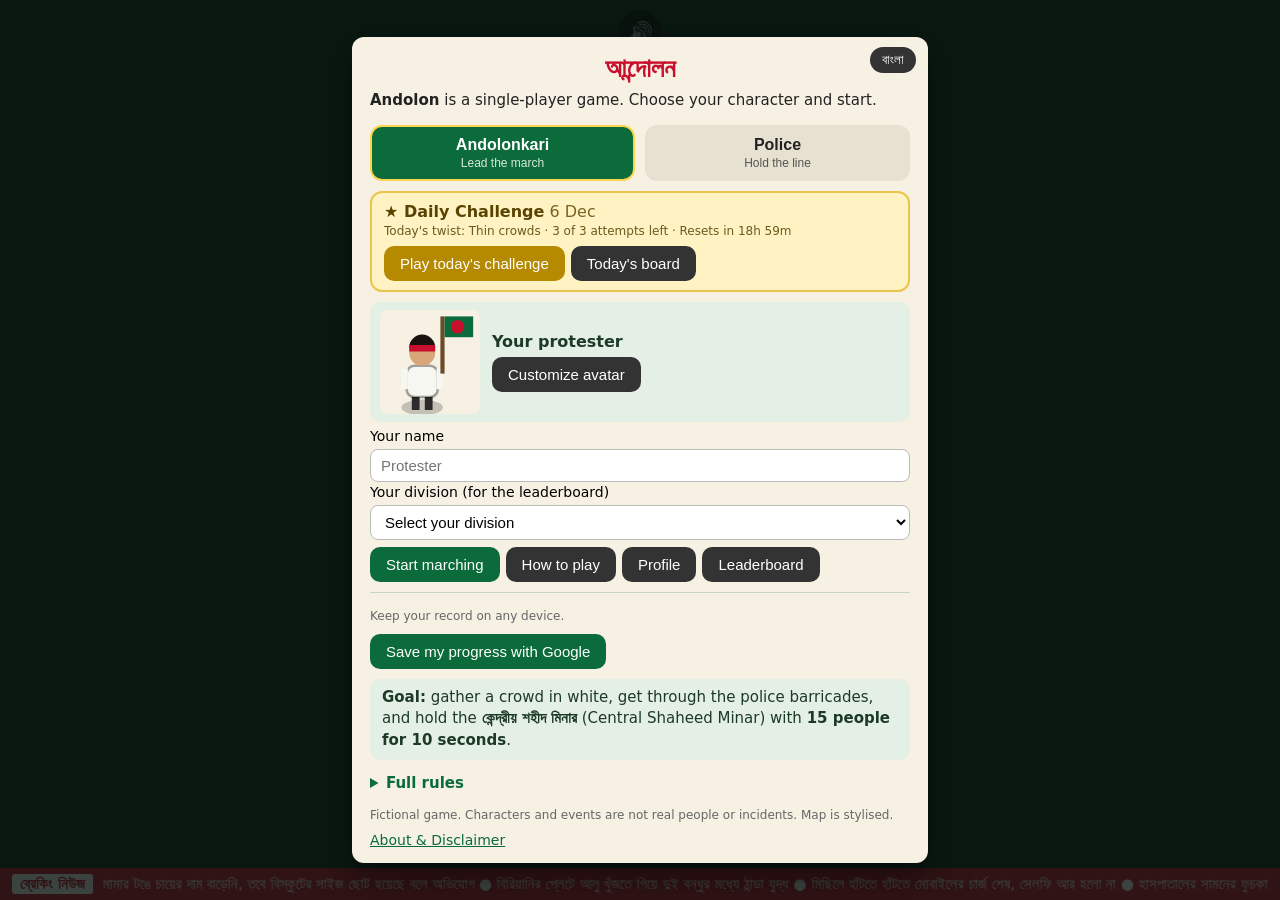
==== index.html @ 851a33d8 "Use চরিত্র instead of অবতার for the avatar in Bangla text Co-Authored-By: Claude Sonnet 5.5 <noreply" ====
﻿<!doctype html>
<html lang="en">
<head>
<meta charset="utf-8">
<meta name="viewport" content="width=device-width,initial-scale=1,maximum-scale=1,user-scalable=no,viewport-fit=cover">
<title>Andolon</title>
<link rel="manifest" href="manifest.webmanifest">
<meta name="theme-color" content="#0b6b3a">
<meta name="mobile-web-app-capable" content="yes">
<meta name="apple-mobile-web-app-capable" content="yes">
<meta name="apple-mobile-web-app-status-bar-style" content="black-translucent">
<meta name="apple-mobile-web-app-title" content="Andolon">
<link rel="apple-touch-icon" href="img/icon-192.png">
<link rel="stylesheet" href="css/style.css?v=31">
</head>
<body>
<canvas id="c"></canvas>
<button id="mute" aria-label="Toggle sound">🔊</button>
<div id="ticker"><b>ব্রেকিং নিউজ</b><div id="tkwrap"><span id="tk"></span></div></div>
<div id="menu"><div id="card">
  <button id="langbtn" class="langbtn" type="button" aria-label="Language">বাংলা</button>
  <h1 style="text-align:center"><span>আন্দোলন</span></h1>
  <p class="intro" data-t="intro"><b>Andolon</b> is a single-player game. Choose your character and start.</p>
  <div id="roles"><button id="role-prot" class="role sel" type="button" data-t="roleprot">Andolonkari<small>Lead the march</small></button><button id="role-pol" class="role" type="button" data-t="rolepol">Police<small>Hold the line</small></button></div>
  <label><span data-t="yourname">Your name</span> <input id="pname" maxlength="24" placeholder="Protester"></label>
  <button id="go">Start marching</button><button id="howbtn" class="alt" type="button">How to play</button>
  <small id="installtip" data-t="installtip">Tip: for a bigger, full-screen game, add Andolon to your home screen (browser menu, then Install app or Add to Home screen).</small>
  <div id="rules" data-t="rules">
    <div class="goal"><b>Goal:</b> gather a crowd in white, get through the police barricades, and hold the <b>কেন্দ্রীয় শহীদ মিনার</b> (Central Shaheed Minar) with <b>15 people for 10 seconds</b>.</div>
    <details class="full"><summary>Full rules</summary>
    <ul>
      <li><b>Move the mouse</b> to walk. On a phone, touch and hold a direction on the round pad at the bottom left. Walk into bystanders to bring them along.</li>
      <li><b>Police barricades</b> (6 on the outer ring, 2 on each inner ring) break when your crowd is big enough: 6, then 14, then 25 people. Stand near one and <b>strike</b> it a few times (the STRIKE button on a phone, or click or Space). Standing there is not enough.</li>
      <li><b>Police (blue)</b> carry sticks. Each hit costs you morale. If they hit you when your morale is nearly gone, a police van takes you to a thana or Aynaghor and the game is over.</li>
      <li><b>Hospitals</b> restore your morale after a beating. <b>বিরিয়ানি</b> stalls restore morale too, and <b>মামার টঙের চা</b> gives a quick boost.</li>
      <li><b>Rivals</b> (black clothes) support the police and fight your crowd when you meet. The bigger crowd wins, and a tie goes to the protesters. A bigger rival crowd standing in the square stops you holding it.</li>
      <li>Buildings are solid, so walk around them on the roads.</li>
      <li>You have <b>30 days</b> (about 4 minutes). Your score comes from crowd size, barricades passed, fights won and speed. Press <b>M</b> (or tap the speaker) to mute sound.</li>
    </ul></details>
  </div>
  <div id="rules2" style="display:none" data-t="rules2">
    <div class="goal police"><b>Goal:</b> stop the protester crowds. <b>Disperse 10 crowds</b> before one of them holds the <b>কেন্দ্রীয় শহীদ মিনার</b> (15 people for 10 seconds), and keep <b>public anger</b> below 100.</div>
    <details class="full"><summary>Full rules</summary>
    <ul>
      <li>The protesters are AI. They gather people and march toward the Minar. <b>You are faster than any crowd</b> and can walk through barricades, so run them down.</li>
      <li><b>Move the mouse</b> to walk. On a phone, use the round pad at the bottom left; STRIKE, SMOKE and FIRE are on the right.</li>
      <li><b>Recruit officers:</b> walk into the blue officers on the streets and they join your squad (up to 14). A bigger squad scatters more people per hit.</li>
      <li><b>Strike</b> (click or Space, or the STRIKE button) scatters people close to you. <b>Smoke grenade</b> (G or SMOKE) makes a cloud that slows and breaks up crowds. <b>Warning shots</b> (F or FIRE) scatter people in front of you. Nobody is hurt: people just run away. Smoke and rounds come back over time.</li>
      <li>A crowd with nobody left is dispersed after a couple more hits or a few seconds in smoke.</li>
      <li>Using force raises <b>public anger</b>, and angry crowds grow faster. Anger falls slowly when you hold back. If it reaches 100 you are pulled back and the game is over.</li>
      <li>Two crowds that meet join into a bigger one, so break them up early. Press <b>M</b> (or tap the speaker) to mute sound.</li>
    </ul></details>
  </div>
  <small data-t="fictional">Fictional game. Characters and events are not real people or incidents. Map is stylised.</small>
  <a href="#" class="aboutlink" data-t="aboutlink">About & Disclaimer</a>
</div></div>
<div id="rotate" role="alert"><div data-t="rotate"><span class="rotphone">📱</span><p>Turn your phone sideways</p><small>You chose horizontal play.</small><button type="button" id="rotportrait">Play vertically instead</button></div></div>
<div id="tut" role="dialog" aria-modal="true" aria-label="How to play"></div>
<div id="about" role="dialog" aria-modal="true" aria-labelledby="abouth"><div id="aboutbox">
  <button id="aboutx" aria-label="Close">&times;</button>
 <h2 id="abouth" data-t="abouth">About the Creator & Game</h2>

<div data-t="about"><p>Hi, I’m <b>Sabbir Ahmed</b>, a technology enthusiast with an academic background in Electrical and Electronic Engineering from IUT. I enjoy exploring new ideas and bringing them to life through creative projects.</p>

<p><b>Andolon</b> is an independently developed fictional game, created out of curiosity and inspired by this land’s long history of protest and revolution. It does not present or endorse any political, religious, social or ideological position, nor does it make factual claims about any real event, government, institution, party, group or individual. It is intended for entertainment and creative expression and should not be considered a news source or historical record.</p>

<h3>Disclaimer</h3>

<p>This game is not affiliated with, sponsored by or endorsed by any political party, government body, law-enforcement agency, student group, media organisation, other organisation or real individual.</p>

<p>The game depicts stylised, non-graphic conflict involving cartoon characters and includes sound effects associated with sticks, gunfire and explosions. It contains no real footage or depictions of real individuals. Its content is not intended to glorify, encourage or provide instructions for violence, unlawful conduct or public disorder.</p>

<p>Any resemblance to actual individuals, living or deceased, organisations, places or incidents is coincidental. Nothing in the game constitutes legal, political, safety or other professional advice. The game should not be used as guidance for participating in or responding to real-world protests.</p>

<h3>Privacy & User Content</h3>

<p>Any photo you select is processed within your browser to generate the card and is never uploaded. If you choose to submit your score to the leaderboard, your nickname, division, score, rank and avatar (the look you chose in the game, stored as a short code) are sent to and stored on a Firebase (Google) server and shown publicly. Nicknames are unique and can be changed at any time. You are signed in anonymously, and no email or phone number is collected unless you choose to save your progress with Google: in that case Google gives Firebase your account email and name, used only so your record can follow you to other devices. Use a nickname if you prefer, and contact the creator to have your entry removed. Your name and best score may be saved in your browser’s local storage on your device, which you can clear at any time.</p>

<p>If you choose to share your card, you control what you share and with whom. Please use only photos that you own or have permission to use.</p>

<h3>Updates & Contact</h3>

<p>This disclaimer may be revised from time to time. If you believe any content is inappropriate or may cause harm, please contact the creator so that your concern can be reviewed promptly.</p>

<p>Contact: <a href="mailto:bizwithsabbir@gmail.com">bizwithsabbir@gmail.com</a> · <a href="privacy.html" target="_blank" rel="noopener">Privacy Policy</a></p>

</div>

<div id="supportslot"></div>

<p data-t="aboutthanks"><b>Thank you for playing Andolon. Enjoy the game and share it responsibly.</b></p>
</div></div>
<script src="js/chapters.js?v=41"></script>
<script src="js/i18n.js?v=41"></script>
<script src="js/data.js?v=41"></script>
<script src="js/core.js?v=41"></script>
<script src="js/audio.js?v=41"></script>
<script src="js/town.js?v=41"></script>
<script src="js/state.js?v=41"></script>
<script src="js/collision.js?v=41"></script>
<script src="js/protester.js?v=41"></script>
<script src="js/police.js?v=41"></script>
<script src="js/combat.js?v=41"></script>
<script src="js/render.js?v=41"></script>
<script src="js/ui.js?v=41"></script>
<script src="js/avatar.js?v=41"></script>
<script src="js/daily.js?v=41"></script>
<script src="js/firebase-config.js?v=41"></script>
<script src="js/leaderboard.js?v=41"></script>
<script src="js/profile.js?v=41"></script>
<script src="js/challenge.js?v=41"></script>
<script src="js/tutorial.js?v=41"></script>
<script src="js/main.js?v=41"></script>
</body>
</html>
---- css/style.css ----
html,body{margin:0;height:100%;background:#0f2a1c;overflow:hidden;overscroll-behavior:none;-webkit-tap-highlight-color:transparent;-webkit-user-select:none;user-select:none;font-family:system-ui,"Nirmala UI","Noto Sans Bengali",sans-serif}
canvas#c{display:block;width:100vw;height:100vh;height:100dvh;cursor:crosshair;touch-action:none}
#menu{position:fixed;inset:0;display:flex;background:rgba(10,20,15,.8);overflow:auto;-webkit-overflow-scrolling:touch;touch-action:pan-y}
#card{background:#f6f1e3;max-width:680px;margin:auto;padding:24px;border-radius:14px;box-shadow:0 10px 40px #0008}
h1{margin:0;font-size:34px;color:#0b6b3a} h1 span{color:#c8102e}
p,li{color:#222;line-height:1.5;font-size:19px} li{margin:7px 0} ul{padding-left:24px;margin:10px 0}
input{-webkit-user-select:text;user-select:text;width:100%;box-sizing:border-box;padding:10px;font-size:17px;border:1px solid #bbb;border-radius:8px;margin-top:6px}
button{background:#0b6b3a;color:#fff;border:0;border-radius:10px;padding:12px 20px;font-size:16px;cursor:pointer;margin:8px 6px 0 0}
button:hover{background:#09562f} button.alt{background:#333} button.alt:hover{background:#111}
small{color:#666;display:block;margin-top:12px;font-size:14px}
#cardimg{display:block;max-width:100%;max-height:52vh;margin:12px auto 0;border-radius:8px;box-shadow:0 4px 18px #0006}
#ticker{position:fixed;left:0;right:0;bottom:0;background:#c8102e;color:#fff;font-size:15px;padding:6px 12px calc(6px + env(safe-area-inset-bottom));white-space:nowrap;overflow:hidden}
#ticker b{background:#fff;color:#c8102e;padding:1px 8px;margin-right:10px;border-radius:3px}
#mute{position:fixed;left:50%;transform:translateX(-50%);top:10px;width:44px;height:44px;border-radius:50%;background:rgba(0,0,0,.55);color:#fff;border:0;font-size:20px;padding:0;margin:0;cursor:pointer}
/* phones */
@media (max-width:640px){
  #card{width:calc(100% - 24px);margin:auto;padding:16px}
  h1{font-size:28px}
  p,li{font-size:16px;line-height:1.45} li{margin:5px 0} ul{padding-left:20px}
  button{width:100%;margin:8px 0 0;padding:14px 16px;font-size:17px}
  #mute{width:44px;padding:0;margin:0}
  #cardimg{max-height:44vh}
  #ticker{font-size:13px}
}
summary{font-size:21px;font-weight:700;color:#0b6b3a;cursor:pointer;margin:10px 0;padding:6px 0}
/* breaking news: auto-scrolling line */
#ticker{display:flex;align-items:center;gap:10px}
#ticker b{flex:none;margin-right:0;position:relative;z-index:1}
#tkwrap{flex:1;overflow:hidden}
#tk{display:inline-block;white-space:nowrap;animation:tickerscroll 60s linear infinite;will-change:transform}
@keyframes tickerscroll{from{transform:translateX(0)}to{transform:translateX(-50%)}}
@media (prefers-reduced-motion:reduce){#tk{animation-duration:240s}}

.aboutlink{display:inline-block;margin-top:10px;font-size:14px;color:#0b6b3a;text-decoration:underline;cursor:pointer}
#about{position:fixed;inset:0;z-index:50;display:none;background:rgba(10,20,15,.85);overflow:auto;-webkit-overflow-scrolling:touch;touch-action:pan-y}
#about.open{display:flex}
#aboutbox{position:relative;background:#f6f1e3;color:#222;max-width:560px;width:calc(100% - 24px);margin:auto;padding:24px 22px 18px;border-radius:14px;box-shadow:0 10px 40px #0008;line-height:1.55}
#aboutbox h2{margin:0 0 10px;font-size:22px;color:#0b6b3a}
#aboutbox p{margin:0 0 10px;font-size:15px}
#aboutx{position:absolute;right:8px;top:6px;width:40px;height:40px;border:0;border-radius:50%;background:transparent;color:#444;font-size:30px;line-height:1;cursor:pointer;padding:0;margin:0}
#aboutx:hover{background:rgba(0,0,0,.08)}

#roles{display:grid;grid-template-columns:1fr 1fr;gap:10px;margin:14px 0 4px}
button.role{margin:0 !important;width:auto !important;padding:12px 8px;background:#e6e1d0;color:#222;border:2px solid transparent;border-radius:12px;font-weight:700;font-size:17px;line-height:1.2}
button.role small{display:block;margin-top:4px;font-weight:400;font-size:13px;color:#555}
button.role.sel{background:#0b6b3a;color:#fff;border-color:#ffd54f} button.role.sel small{color:#d7ead9}
button.role#role-pol.sel{background:#2f4a7a}

.goal{background:#e4efe6;border-radius:10px;padding:10px 14px;margin:14px 0 0;font-size:18px;line-height:1.45;color:#1d3a27}
.goal.police{background:#e3e9f3;color:#1c2e4d}
h3.how{margin:14px 0 2px;font-size:21px;color:#0b6b3a}
#rules2 h3.how{color:#2f4a7a}
@media (max-width:640px){.goal{font-size:16px}h3.how{font-size:19px}}

.support{margin-top:10px}
.support .supportbtn.alt{background:#e0508f;color:#fff;font-size:15px;padding:9px 14px}
.supportpanel{display:none;margin-top:8px;text-align:center}
.supportpanel.open{display:block}
.waqr{display:block;margin:6px auto;width:200px;max-width:70%;border-radius:8px;background:#fff}
.wtext{font-size:14px;margin:4px 0}
.wabtn{display:inline-block;margin:6px 0;font-size:14px;color:#0b6b3a;text-decoration:underline}
.support .supportbtn.wa{background:#1b8a3e}
.bknum{font-size:15px;margin:4px 0}
.coffeelink{display:inline-block;margin:6px 0;font-size:14px;color:#0b6b3a;text-decoration:underline}
.supportpanel small{display:block;opacity:.75}
#aboutbox .support{text-align:center}
.copybtn{display:inline-block;width:auto;margin:0 0 0 6px;padding:4px 12px;font-size:13px;vertical-align:middle}

/* compact menu: full rules are folded */
.intro{margin:6px 0 0}
details.full{margin-top:10px}
details.full summary{font-size:16px;font-weight:600;color:#0b6b3a;margin:4px 0;padding:6px 0}
#rules2 details.full summary{color:#2f4a7a}
details.full li{font-size:16px}

/* how-to-play cards */
#tut{position:fixed;inset:0;z-index:60;display:none;background:rgba(10,20,15,.88);align-items:center;justify-content:center;padding:12px;box-sizing:border-box}
#tut.open{display:flex}
.tutcard{background:#f6f1e3;max-width:420px;width:100%;padding:28px 22px 20px;border-radius:18px;box-shadow:0 10px 40px #0008;text-align:center}
.tuticon{width:104px;height:104px;margin:0 auto 12px;border-radius:50%;background:#dcebdf;display:flex;align-items:center;justify-content:center;font-size:56px;line-height:1;animation:tutpop .35s ease-out}
.tutcard.police .tuticon{background:#dde5f3}
.tutcard h2{margin:0 0 6px;font-size:26px;color:#0b6b3a}
.tutcard.police h2{color:#2f4a7a}
.tutcard p{margin:0 0 14px;font-size:18px;line-height:1.45}
.tutdots{display:flex;justify-content:center;gap:8px;margin-bottom:6px}
.tutdots span{width:9px;height:9px;border-radius:50%;background:#cfc9b4}
.tutdots span.on{background:#0b6b3a;width:22px;border-radius:5px}
.tutcard.police .tutdots span.on{background:#2f4a7a}
.tutcard button{width:100%;margin:8px 0 0}
.tutcard.police #tutnext{background:#2f4a7a}
@keyframes tutpop{from{transform:scale(.7);opacity:0}to{transform:scale(1);opacity:1}}
@media (prefers-reduced-motion:reduce){.tuticon{animation:none}}

/* ask phones held upright to turn to landscape */
#rotate{position:fixed;inset:0;z-index:70;display:none;align-items:center;justify-content:center;background:rgba(10,20,15,.96);color:#fff;text-align:center;padding:20px;box-sizing:border-box}
#rotate.open{display:flex}
#rotate p{font-size:22px;font-weight:700;margin:14px 0 4px;color:#fff}
#rotate small{color:#b9c9bd;margin:0}
.rotphone{display:inline-block;font-size:64px;animation:rotphone 2s ease-in-out infinite}
@keyframes rotphone{0%,25%{transform:rotate(0)}60%,100%{transform:rotate(-90deg)}}
@media (prefers-reduced-motion:reduce){.rotphone{animation:none}}

/* install tip (touch devices only, set by main.js) */
#installtip{display:none;margin-top:10px;font-size:13px;color:#44604c}

/* short screens (phones in landscape): a thin news ticker so the game gets more room */
@media (max-height:500px){
  #ticker{font-size:11px;padding:2px 10px calc(2px + env(safe-area-inset-bottom));gap:8px}
  #ticker b{padding:0 6px;font-size:10px}
}

/* leaderboard */
.lbsubmit{margin-top:14px;padding:10px 12px;background:#e4efe6;border-radius:10px}
.lbsubmit label{display:block;font-size:15px;color:#1d3a27}
select{width:100%;box-sizing:border-box;padding:10px;font-size:16px;border:1px solid #bbb;border-radius:8px;margin-top:6px;background:#fff}
#lb{position:fixed;inset:0;z-index:65;display:flex;background:rgba(10,20,15,.88);overflow:auto;-webkit-overflow-scrolling:touch;touch-action:pan-y}
#lbbox{position:relative;background:#f6f1e3;color:#222;max-width:520px;width:calc(100% - 24px);margin:auto;padding:20px 16px 16px;border-radius:14px;box-shadow:0 10px 40px #0008}
#lbbox h2{margin:0 0 10px;font-size:24px;color:#0b6b3a}
#lbx{position:absolute;right:8px;top:6px;width:40px;height:40px;border:0;border-radius:50%;background:transparent;color:#444;font-size:30px;line-height:1;padding:0;margin:0}
#lbtabs{display:grid;grid-template-columns:1fr 1fr;gap:8px;margin-bottom:8px}
#lbtabs button{margin:0;width:auto;padding:10px;background:#e6e1d0;color:#222;font-weight:700}
#lbtabs button.on{background:#0b6b3a;color:#fff}
#lbmsg{margin:10px 0;font-size:15px;color:#555;text-align:center}
#lblist{list-style:none;margin:8px 0 0;padding:0;counter-reset:lb}
#lblist li{counter-increment:lb;display:flex;align-items:center;gap:10px;padding:8px 6px;border-bottom:1px solid #ddd6bd;font-size:16px}
#lblist li::before{content:counter(lb);flex:none;width:28px;text-align:center;font-weight:700;color:#0b6b3a}
#lblist li>div{flex:1;min-width:0}
#lblist li b{display:block;overflow:hidden;text-overflow:ellipsis;white-space:nowrap}
#lblist li small{margin:0;font-size:12px}
#lblist li>span{font-weight:700;font-size:18px}
#lblist li.me{background:#fff3c4;border-radius:8px}

/* language toggle */
#card{position:relative}
.langbtn{position:absolute;right:14px;top:12px;width:auto !important;margin:0 !important;padding:6px 14px !important;font-size:14px !important;border-radius:16px;background:#333;z-index:2}
.langbtn:hover{background:#111}
#card h1{padding:0 70px}
body.bn #ticker b{white-space:nowrap}
body.bn #lblist li::before{content:counter(lb, bengali)}
#lbreport{display:block;margin-top:14px;text-align:center;font-size:13px;color:#777}

/* compact landing page: everything a bit smaller, safe-area aware, two columns on short landscape phones */
#menu{box-sizing:border-box;padding:env(safe-area-inset-top) env(safe-area-inset-right) env(safe-area-inset-bottom) env(safe-area-inset-left)}
#card{max-width:540px;padding:16px 18px 14px;border-radius:12px}
#card h1{font-size:26px;padding:0 64px}
#card p,#card li{font-size:15px;line-height:1.4}
#card label{font-size:14px}
#card input,#card select{padding:7px 10px;font-size:15px;margin-top:4px}
#card button{padding:9px 16px;font-size:15px;margin:7px 6px 0 0}
#card small{font-size:12px;margin-top:8px}
#card .goal{font-size:15px;padding:8px 12px;margin-top:10px}
#card details.full summary{font-size:15px;padding:4px 0}
#card details.full li{font-size:14px}
button.role{padding:8px 6px !important;font-size:16px !important}
button.role small{font-size:12px !important;margin-top:2px !important}
.langbtn{top:10px !important;right:12px !important;padding:5px 12px !important;font-size:13px !important}
@media (max-width:640px){
  #card{width:calc(100% - 20px);padding:14px 14px 12px}
  #card h1{font-size:24px}
  #card button{padding:11px 14px;font-size:16px;margin:7px 0 0}
}
@media (max-height:520px) and (orientation:landscape){
  #card{max-width:860px;width:calc(100% - 20px);margin:6px auto;padding:8px 16px 8px;columns:2;column-gap:20px}
  #card>*{break-inside:avoid}
  #card h1{column-span:all;font-size:22px;padding:4px 64px 2px;line-height:1.25}
  #card p,#card li{font-size:14px}
  #card .intro{margin:4px 0 0}
  #roles{margin:8px 0 2px}
  #card button{padding:7px 12px;font-size:14px;width:auto;margin:6px 6px 0 0}
  #card input,#card select{padding:5px 9px;font-size:14px}
  #card .goal{font-size:13px;padding:6px 10px;margin-top:6px}
  button.role{padding:5px 4px !important;font-size:15px !important}
  #installtip{margin-top:6px}
}
.acct{margin-top:10px;padding-top:8px;border-top:1px solid #c5d6c8}.acct small{margin:4px 0}.acct button{margin-top:4px}

/* daily challenge */
#dailybox{margin:10px 0 2px;padding:9px 12px;background:#fff3c4;border:2px solid #e9c64a;border-radius:12px}
#dailybox .dailyhead{font-size:16px;color:#5a4300} #dailybox .dailyhead span{font-weight:400;color:#7a6320}
#dailybox small{display:block;margin:3px 0 4px;color:#6b5a1c;font-size:12px}
#dailybox button{margin:4px 6px 0 0}
#dailybox button#dailygo{background:#b58900} #dailybox button#dailygo:disabled{background:#b8ad8a;cursor:default}
.dailychip{margin:0 0 6px;font-weight:700;color:#8a6500;font-size:14px;text-align:center}
#lbmode{display:grid;grid-template-columns:1fr 1fr;gap:8px;margin-bottom:6px}
#lbmode button{margin:0;width:auto;padding:8px;background:#e6e1d0;color:#222;font-weight:700}
#lbmode button.on{background:#b58900;color:#fff}
#lbreset{font-size:12px;color:#7a6320;margin:2px 0 6px;text-align:center;min-height:14px}

/* profile and achievements */
.achnew{margin:10px 0;padding:8px 12px;background:#fff3c4;border:2px solid #e9c64a;border-radius:12px;color:#5a4300;font-size:15px}
.achnew div{margin-top:5px} .achnew small{display:block;margin:0 0 0 24px;color:#7a6320;font-size:12px}
#lb.profile #lbbox{max-width:560px}
.profsub{color:#555;font-size:14px;margin:-4px 0 10px}
.statgrid{display:grid;grid-template-columns:1fr 1fr;gap:6px;margin-bottom:8px}
.statgrid div{background:#fff;border-radius:8px;padding:6px 10px;display:flex;justify-content:space-between;gap:8px;font-size:13px;align-items:center}
.statgrid span{color:#555} .statgrid b{color:#0b6b3a;font-size:15px;white-space:nowrap}
#lbbox h3{margin:14px 0 6px;font-size:18px;color:#0b6b3a} #lbbox h3 small{font-weight:400;color:#777;font-size:13px;margin:0}
.achlist{display:grid;grid-template-columns:1fr 1fr;gap:6px}
.ach{display:flex;gap:8px;align-items:flex-start;padding:7px 8px;background:#ece7d4;border-radius:8px;opacity:.7}
.ach.got{background:#fff3c4;border:1px solid #e9c64a;opacity:1}
.achicon{font-size:22px;line-height:1.1;flex:none}
.ach b{display:block;font-size:13px;color:#222} .ach small{display:block;margin:1px 0 0;font-size:11px;color:#666}
.achbar{display:block;height:5px;background:#d8d2bc;border-radius:3px;margin-top:4px;overflow:hidden}
.achbar u{display:block;height:100%;background:#0b6b3a}
#profsync{margin-top:12px;text-align:center} #profsync small{display:block;margin:4px 0;font-size:12px}
@media (max-width:640px){.achlist,.statgrid{grid-template-columns:1fr}}

/* "Beat my score" challenge */
#chbanner{margin:10px 0 4px;padding:10px 12px;background:#ffe3e0;border:2px solid #e08a82;border-radius:12px;color:#5a1a14}
#chbanner b{font-size:16px} #chbanner small{display:block;margin:3px 0 4px;color:#7a3a33;font-size:13px}
#chbanner button{margin:4px 6px 0 0} #chbanner button#chgo{background:#c8102e}
.chresult{margin:0 0 8px;font-weight:700;text-align:center;font-size:16px}
.chresult.win{color:#0b6b3a} .chresult.lose{color:#a32d2d}

/* vertical / horizontal play choice */
.orient{display:flex;align-items:center;gap:6px;margin:10px 0 2px;flex-wrap:wrap}
.orient span{font-size:14px;color:#333;margin-right:2px}
#card .orient button{margin:0;padding:7px 12px;font-size:14px;background:#e6e1d0;color:#222;border:2px solid transparent;width:auto}
#card .orient button.on{background:#0b6b3a;color:#fff;border-color:#ffd54f}
#rotate button{margin-top:18px;background:#0b6b3a;color:#fff;border:0;border-radius:10px;padding:12px 20px;font-size:16px;width:auto}

/* avatar */
#avatarrow{display:flex;align-items:center;gap:12px;margin:10px 0 4px;padding:8px 10px;background:#e4efe6;border-radius:10px}
#avatarrow b{display:block;color:#1d3a27;font-size:16px}
#avprev{flex:none;width:100px;height:104px;background:#f6f1e3;border-radius:8px}
#avatarrow button{margin-top:6px}
#avedit{position:fixed;inset:0;z-index:66;display:flex;background:rgba(10,20,15,.88);overflow:auto;-webkit-overflow-scrolling:touch;touch-action:pan-y}
#avbox{position:relative;background:#f6f1e3;color:#222;max-width:520px;width:calc(100% - 24px);margin:auto;padding:18px 16px 14px;border-radius:14px;box-shadow:0 10px 40px #0008}
#avbox h2{margin:0 0 6px;font-size:22px;color:#0b6b3a;text-align:center}
#avx{position:absolute;right:8px;top:6px;width:40px;height:40px;border:0;border-radius:50%;background:transparent;color:#444;font-size:30px;line-height:1;padding:0;margin:0}
#avbig{display:block;margin:0 auto 8px;width:220px;height:190px;background:#e4efe6;border-radius:12px}
.avrow{margin:8px 0}
.avrow>span{display:block;font-size:13px;font-weight:700;color:#1d3a27;margin-bottom:3px}
.avrow>div{display:flex;flex-wrap:wrap;gap:6px}
.avchip{margin:0;width:auto;padding:7px 12px;font-size:14px;background:#e6e1d0;color:#222;border:2px solid transparent;border-radius:999px}
.avchip:hover{background:#d9d3bd}
.avchip.on,.avchip.on:hover{background:#0b6b3a;color:#fff;border-color:#ffd54f}
.avsw{margin:0;width:30px;height:30px;padding:0;border-radius:50%;border:2px solid #0004}
.avsw.on{border:3px solid #0b6b3a;box-shadow:0 0 0 2px #ffd54f}
.avbtns{display:flex;flex-wrap:wrap;gap:8px;margin-top:12px}
.avbtns button{margin:0;width:auto;flex:1}
#avbox small{display:block;margin-top:8px;color:#555}
.lbav{flex:none;width:64px;height:72px}

/* iPhone: keep pop-ups (and their close buttons) below the status bar / notch and above the home bar */
#about,#lb,#avedit{box-sizing:border-box;padding:calc(env(safe-area-inset-top) + 14px) env(safe-area-inset-right) calc(env(safe-area-inset-bottom) + 14px) env(safe-area-inset-left)}
#tut{padding:calc(env(safe-area-inset-top) + 14px) calc(env(safe-area-inset-right) + 12px) calc(env(safe-area-inset-bottom) + 12px) calc(env(safe-area-inset-left) + 12px)}
#mute{top:calc(10px + env(safe-area-inset-top))}
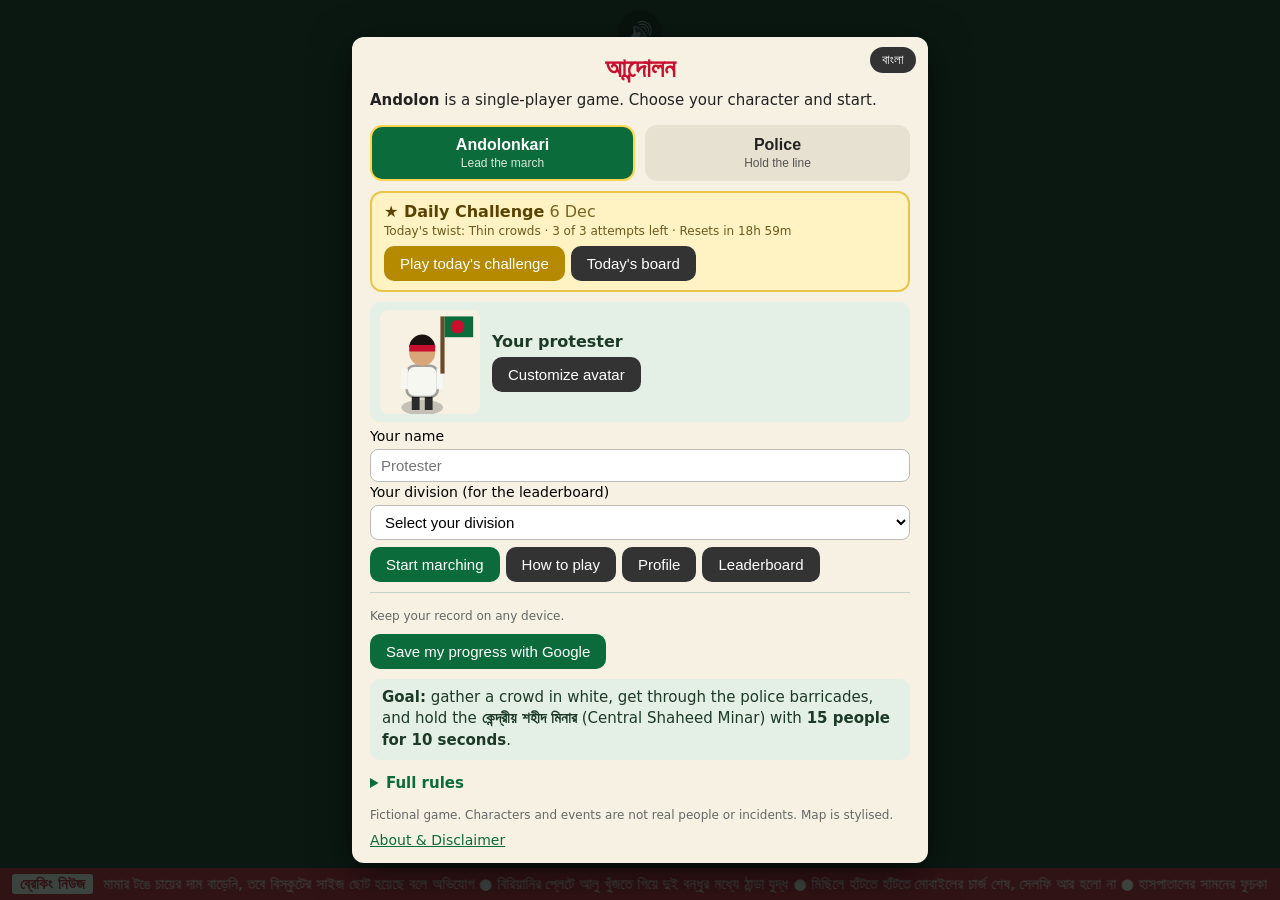
==== commit 8d7992dd: "Add link preview (Open Graph and Twitter card tags) with a 1200x630 preview image Co-Authored-By: Cl" ====
--- a/index.html
+++ b/index.html
@@ -4,6 +4,25 @@
 <meta charset="utf-8">
 <meta name="viewport" content="width=device-width,initial-scale=1,maximum-scale=1,user-scalable=no,viewport-fit=cover">
 <title>Andolon</title>
+<meta name="description" content="Andolon - The Game: a free, fictional browser game. Gather a crowd, get past the barricades and hold the square. Play as the Andolonkari or as the police. Just for fun.">
+<link rel="canonical" href="https://optimus-stage.github.io/andolon/">
+<!-- Link preview (Facebook, WhatsApp, Messenger, Telegram, X). The image and page address must be full URLs. If the game moves to another address, change the three https://optimus-stage.github.io/andolon/ values here. -->
+<meta property="og:type" content="website">
+<meta property="og:site_name" content="Andolon - The Game">
+<meta property="og:title" content="Andolon - The Game | আন্দোলন">
+<meta property="og:description" content="A free, fictional browser game. Gather a crowd, break the barricades and see how far you can go. Just for fun. Play now!">
+<meta property="og:url" content="https://optimus-stage.github.io/andolon/">
+<meta property="og:image" content="https://optimus-stage.github.io/andolon/img/og-image.jpg">
+<meta property="og:image:type" content="image/jpeg">
+<meta property="og:image:width" content="1200">
+<meta property="og:image:height" content="630">
+<meta property="og:image:alt" content="Andolon - The Game: a crowd with a raised fist faces police behind a barricade. Gather a crowd. Break the barricades.">
+<meta property="og:locale" content="en_US">
+<meta property="og:locale:alternate" content="bn_BD">
+<meta name="twitter:card" content="summary_large_image">
+<meta name="twitter:title" content="Andolon - The Game | আন্দোলন">
+<meta name="twitter:description" content="A free, fictional browser game. Gather a crowd, break the barricades and see how far you can go. Play now!">
+<meta name="twitter:image" content="https://optimus-stage.github.io/andolon/img/og-image.jpg">
 <link rel="manifest" href="manifest.webmanifest">
 <meta name="theme-color" content="#0b6b3a">
 <meta name="mobile-web-app-capable" content="yes">
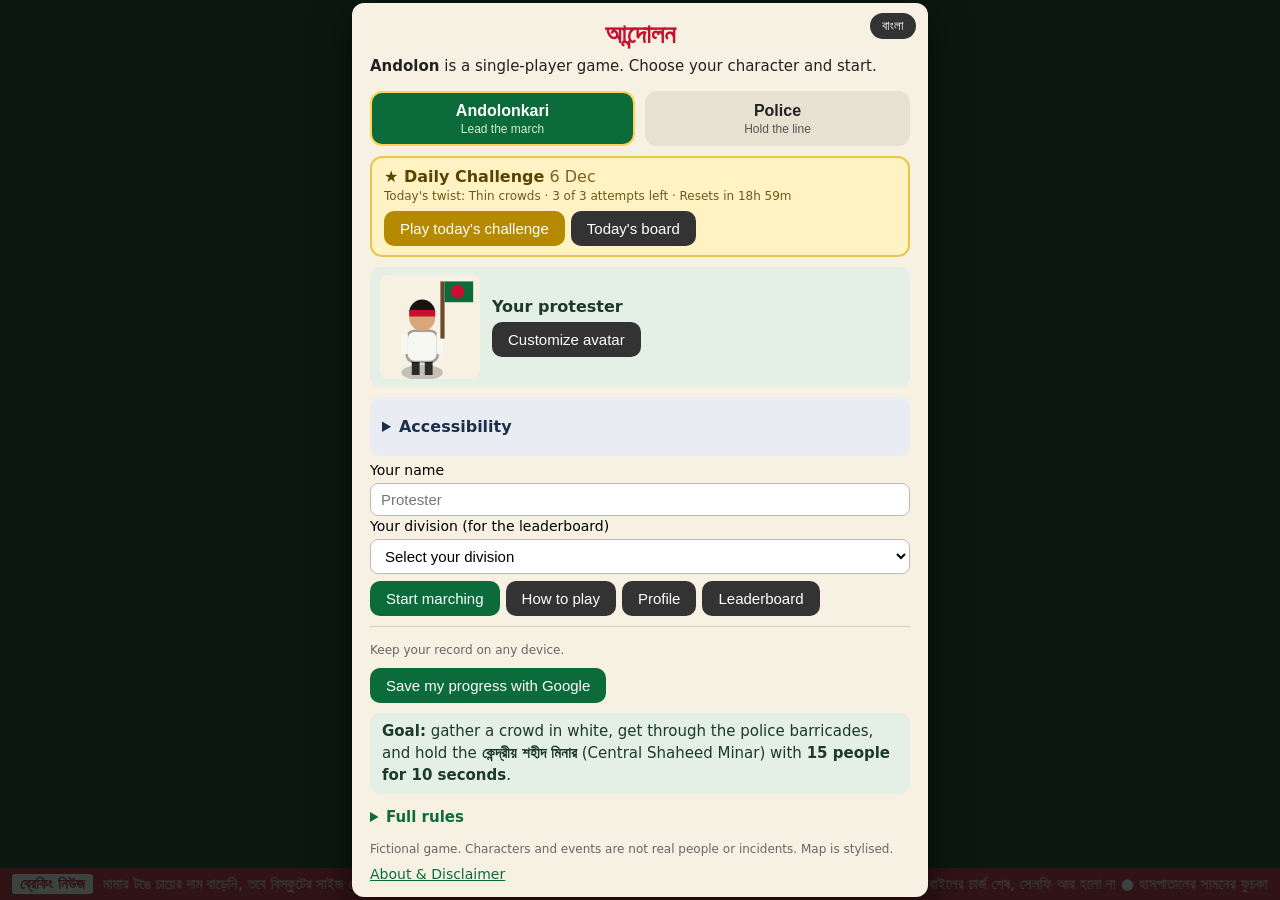
==== commit d84fd186: "Add keyboard movement, reduced motion and bigger text; fix the empty Play style buttons on touch scr" ====
--- a/index.html
+++ b/index.html
@@ -30,7 +30,7 @@
 <meta name="apple-mobile-web-app-status-bar-style" content="black-translucent">
 <meta name="apple-mobile-web-app-title" content="Andolon">
 <link rel="apple-touch-icon" href="img/icon-192.png">
-<link rel="stylesheet" href="css/style.css?v=31">
+<link rel="stylesheet" href="css/style.css?v=32">
 </head>
 <body>
 <canvas id="c"></canvas>
@@ -48,7 +48,7 @@
     <div class="goal"><b>Goal:</b> gather a crowd in white, get through the police barricades, and hold the <b>কেন্দ্রীয় শহীদ মিনার</b> (Central Shaheed Minar) with <b>15 people for 10 seconds</b>.</div>
     <details class="full"><summary>Full rules</summary>
     <ul>
-      <li><b>Move the mouse</b> to walk. On a phone, touch and hold a direction on the round pad at the bottom left. Walk into bystanders to bring them along.</li>
+      <li><b>Move the mouse</b>, or use <b>W A S D</b> or the arrow keys, to walk. On a phone, touch and hold a direction on the round pad at the bottom left. Walk into bystanders to bring them along.</li>
       <li><b>Police barricades</b> (6 on the outer ring, 2 on each inner ring) break when your crowd is big enough: 6, then 14, then 25 people. Stand near one and <b>strike</b> it a few times (the STRIKE button on a phone, or click or Space). Standing there is not enough.</li>
       <li><b>Police (blue)</b> carry sticks. Each hit costs you morale. If they hit you when your morale is nearly gone, a police van takes you to a thana or Aynaghor and the game is over.</li>
       <li><b>Hospitals</b> restore your morale after a beating. <b>বিরিয়ানি</b> stalls restore morale too, and <b>মামার টঙের চা</b> gives a quick boost.</li>
@@ -62,7 +62,7 @@
     <details class="full"><summary>Full rules</summary>
     <ul>
       <li>The protesters are AI. They gather people and march toward the Minar. <b>You are faster than any crowd</b> and can walk through barricades, so run them down.</li>
-      <li><b>Move the mouse</b> to walk. On a phone, use the round pad at the bottom left; STRIKE, SMOKE and FIRE are on the right.</li>
+      <li><b>Move the mouse</b>, or use <b>W A S D</b> or the arrow keys, to walk. On a phone, use the round pad at the bottom left; STRIKE, SMOKE and FIRE are on the right.</li>
       <li><b>Recruit officers:</b> walk into the blue officers on the streets and they join your squad (up to 14). A bigger squad scatters more people per hit.</li>
       <li><b>Strike</b> (click or Space, or the STRIKE button) scatters people close to you. <b>Smoke grenade</b> (G or SMOKE) makes a cloud that slows and breaks up crowds. <b>Warning shots</b> (F or FIRE) scatter people in front of you. Nobody is hurt: people just run away. Smoke and rounds come back over time.</li>
       <li>A crowd with nobody left is dispersed after a couple more hits or a few seconds in smoke.</li>
@@ -109,26 +109,27 @@
 
 <p data-t="aboutthanks"><b>Thank you for playing Andolon. Enjoy the game and share it responsibly.</b></p>
 </div></div>
-<script src="js/chapters.js?v=41"></script>
-<script src="js/i18n.js?v=41"></script>
-<script src="js/data.js?v=41"></script>
-<script src="js/core.js?v=41"></script>
-<script src="js/audio.js?v=41"></script>
-<script src="js/town.js?v=41"></script>
-<script src="js/state.js?v=41"></script>
-<script src="js/collision.js?v=41"></script>
-<script src="js/protester.js?v=41"></script>
-<script src="js/police.js?v=41"></script>
-<script src="js/combat.js?v=41"></script>
-<script src="js/render.js?v=41"></script>
-<script src="js/ui.js?v=41"></script>
-<script src="js/avatar.js?v=41"></script>
-<script src="js/daily.js?v=41"></script>
-<script src="js/firebase-config.js?v=41"></script>
-<script src="js/leaderboard.js?v=41"></script>
-<script src="js/profile.js?v=41"></script>
-<script src="js/challenge.js?v=41"></script>
-<script src="js/tutorial.js?v=41"></script>
-<script src="js/main.js?v=41"></script>
+<script src="js/chapters.js?v=42"></script>
+<script src="js/i18n.js?v=42"></script>
+<script src="js/data.js?v=42"></script>
+<script src="js/core.js?v=42"></script>
+<script src="js/audio.js?v=42"></script>
+<script src="js/town.js?v=42"></script>
+<script src="js/state.js?v=42"></script>
+<script src="js/collision.js?v=42"></script>
+<script src="js/protester.js?v=42"></script>
+<script src="js/police.js?v=42"></script>
+<script src="js/combat.js?v=42"></script>
+<script src="js/render.js?v=42"></script>
+<script src="js/ui.js?v=42"></script>
+<script src="js/avatar.js?v=42"></script>
+<script src="js/access.js?v=42"></script>
+<script src="js/daily.js?v=42"></script>
+<script src="js/firebase-config.js?v=42"></script>
+<script src="js/leaderboard.js?v=42"></script>
+<script src="js/profile.js?v=42"></script>
+<script src="js/challenge.js?v=42"></script>
+<script src="js/tutorial.js?v=42"></script>
+<script src="js/main.js?v=42"></script>
 </body>
 </html>
--- a/css/style.css
+++ b/css/style.css
@@ -246,3 +246,16 @@
 #about,#lb,#avedit{box-sizing:border-box;padding:calc(env(safe-area-inset-top) + 14px) env(safe-area-inset-right) calc(env(safe-area-inset-bottom) + 14px) env(safe-area-inset-left)}
 #tut{padding:calc(env(safe-area-inset-top) + 14px) calc(env(safe-area-inset-right) + 12px) calc(env(safe-area-inset-bottom) + 12px) calc(env(safe-area-inset-left) + 12px)}
 #mute{top:calc(10px + env(safe-area-inset-top))}
+
+/* accessibility */
+#a11y{margin:10px 0 4px;padding:6px 12px;background:#e9edf3;border-radius:10px}
+#a11y summary{cursor:pointer;font-weight:700;color:#1b2f4a;font-size:16px;padding:4px 0}
+#a11y .arow{margin:8px 0}
+#a11y .arow>span{display:block;font-size:13px;font-weight:700;margin-bottom:4px}
+#a11y .arow>div{display:flex;flex-wrap:wrap;gap:6px}
+#a11y .atsb{margin:0;width:auto}
+#card #a11y label.asw{display:flex;align-items:center;gap:10px;font-size:15px;font-weight:700;color:#1b2f4a}
+#card #a11y input[type=checkbox]{width:24px;height:24px;margin:0;padding:0;flex:none}
+#a11y small{display:block;margin-top:4px;color:#445}
+body.rm #tk{animation:none}
+body.rm .tuticon,body.rm .rotphone{animation:none}
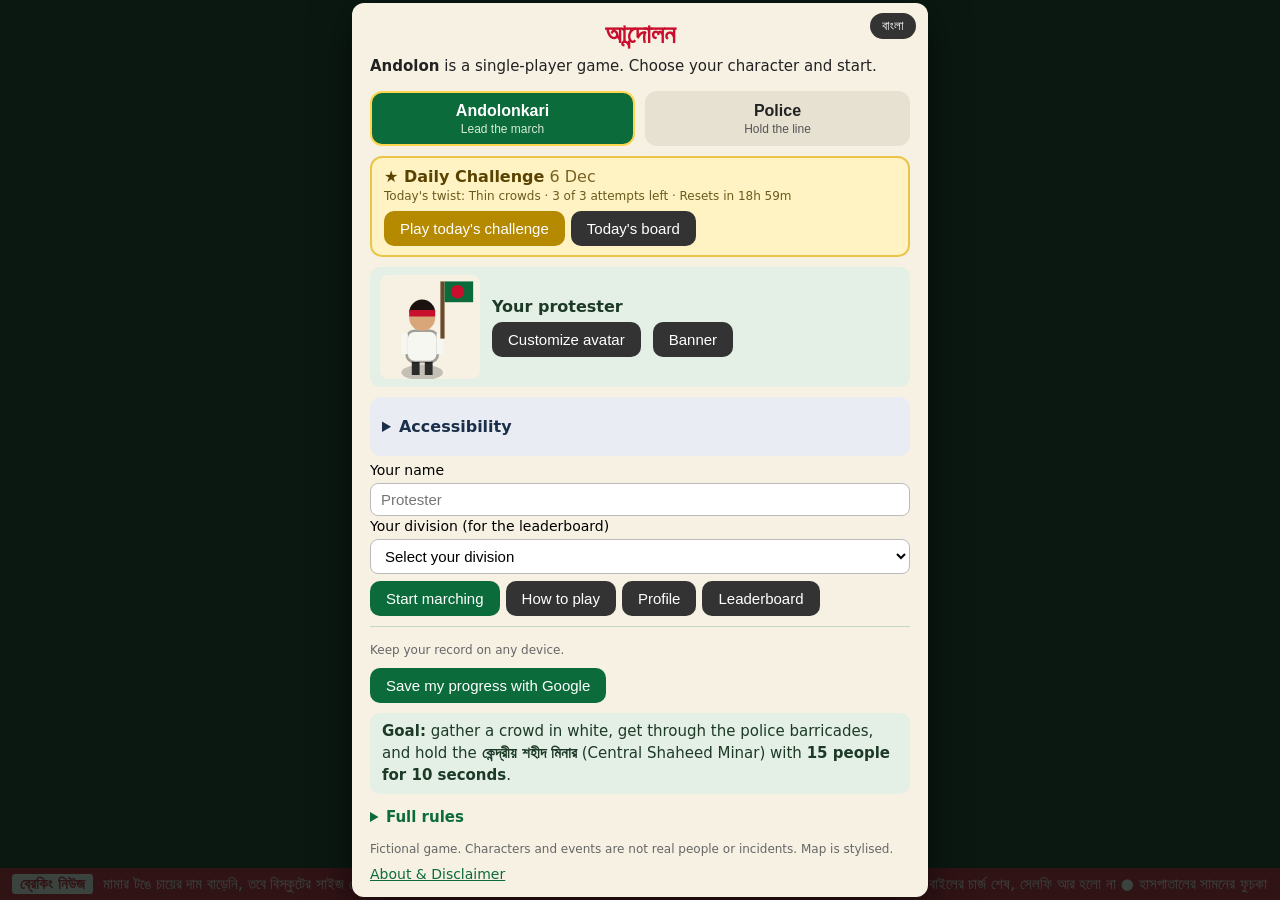
==== commit 06104ef7: "Add a banner for the protester leader: shape, colour, pole, trim and a slogan, saved on the device C" ====
--- a/index.html
+++ b/index.html
@@ -30,7 +30,7 @@
 <meta name="apple-mobile-web-app-status-bar-style" content="black-translucent">
 <meta name="apple-mobile-web-app-title" content="Andolon">
 <link rel="apple-touch-icon" href="img/icon-192.png">
-<link rel="stylesheet" href="css/style.css?v=32">
+<link rel="stylesheet" href="css/style.css?v=33">
 </head>
 <body>
 <canvas id="c"></canvas>
@@ -109,27 +109,28 @@
 
 <p data-t="aboutthanks"><b>Thank you for playing Andolon. Enjoy the game and share it responsibly.</b></p>
 </div></div>
-<script src="js/chapters.js?v=42"></script>
-<script src="js/i18n.js?v=42"></script>
-<script src="js/data.js?v=42"></script>
-<script src="js/core.js?v=42"></script>
-<script src="js/audio.js?v=42"></script>
-<script src="js/town.js?v=42"></script>
-<script src="js/state.js?v=42"></script>
-<script src="js/collision.js?v=42"></script>
-<script src="js/protester.js?v=42"></script>
-<script src="js/police.js?v=42"></script>
-<script src="js/combat.js?v=42"></script>
-<script src="js/render.js?v=42"></script>
-<script src="js/ui.js?v=42"></script>
-<script src="js/avatar.js?v=42"></script>
-<script src="js/access.js?v=42"></script>
-<script src="js/daily.js?v=42"></script>
-<script src="js/firebase-config.js?v=42"></script>
-<script src="js/leaderboard.js?v=42"></script>
-<script src="js/profile.js?v=42"></script>
-<script src="js/challenge.js?v=42"></script>
-<script src="js/tutorial.js?v=42"></script>
-<script src="js/main.js?v=42"></script>
+<script src="js/chapters.js?v=43"></script>
+<script src="js/i18n.js?v=43"></script>
+<script src="js/data.js?v=43"></script>
+<script src="js/core.js?v=43"></script>
+<script src="js/audio.js?v=43"></script>
+<script src="js/town.js?v=43"></script>
+<script src="js/state.js?v=43"></script>
+<script src="js/collision.js?v=43"></script>
+<script src="js/protester.js?v=43"></script>
+<script src="js/police.js?v=43"></script>
+<script src="js/combat.js?v=43"></script>
+<script src="js/render.js?v=43"></script>
+<script src="js/ui.js?v=43"></script>
+<script src="js/banner.js?v=43"></script>
+<script src="js/avatar.js?v=43"></script>
+<script src="js/access.js?v=43"></script>
+<script src="js/daily.js?v=43"></script>
+<script src="js/firebase-config.js?v=43"></script>
+<script src="js/leaderboard.js?v=43"></script>
+<script src="js/profile.js?v=43"></script>
+<script src="js/challenge.js?v=43"></script>
+<script src="js/tutorial.js?v=43"></script>
+<script src="js/main.js?v=43"></script>
 </body>
 </html>
--- a/css/style.css
+++ b/css/style.css
@@ -224,6 +224,9 @@
 #avatarrow b{display:block;color:#1d3a27;font-size:16px}
 #avprev{flex:none;width:100px;height:104px;background:#f6f1e3;border-radius:8px}
 #avatarrow button{margin-top:6px}
+#avatarrow button+button{margin-left:6px}
+#avbig{max-width:100%;height:auto!important}
+#bntext{box-sizing:border-box;width:100%;padding:9px 10px;font-size:16px;border:2px solid #cfc8ae;border-radius:8px;background:#fff;color:#222}
 #avedit{position:fixed;inset:0;z-index:66;display:flex;background:rgba(10,20,15,.88);overflow:auto;-webkit-overflow-scrolling:touch;touch-action:pan-y}
 #avbox{position:relative;background:#f6f1e3;color:#222;max-width:520px;width:calc(100% - 24px);margin:auto;padding:18px 16px 14px;border-radius:14px;box-shadow:0 10px 40px #0008}
 #avbox h2{margin:0 0 6px;font-size:22px;color:#0b6b3a;text-align:center}
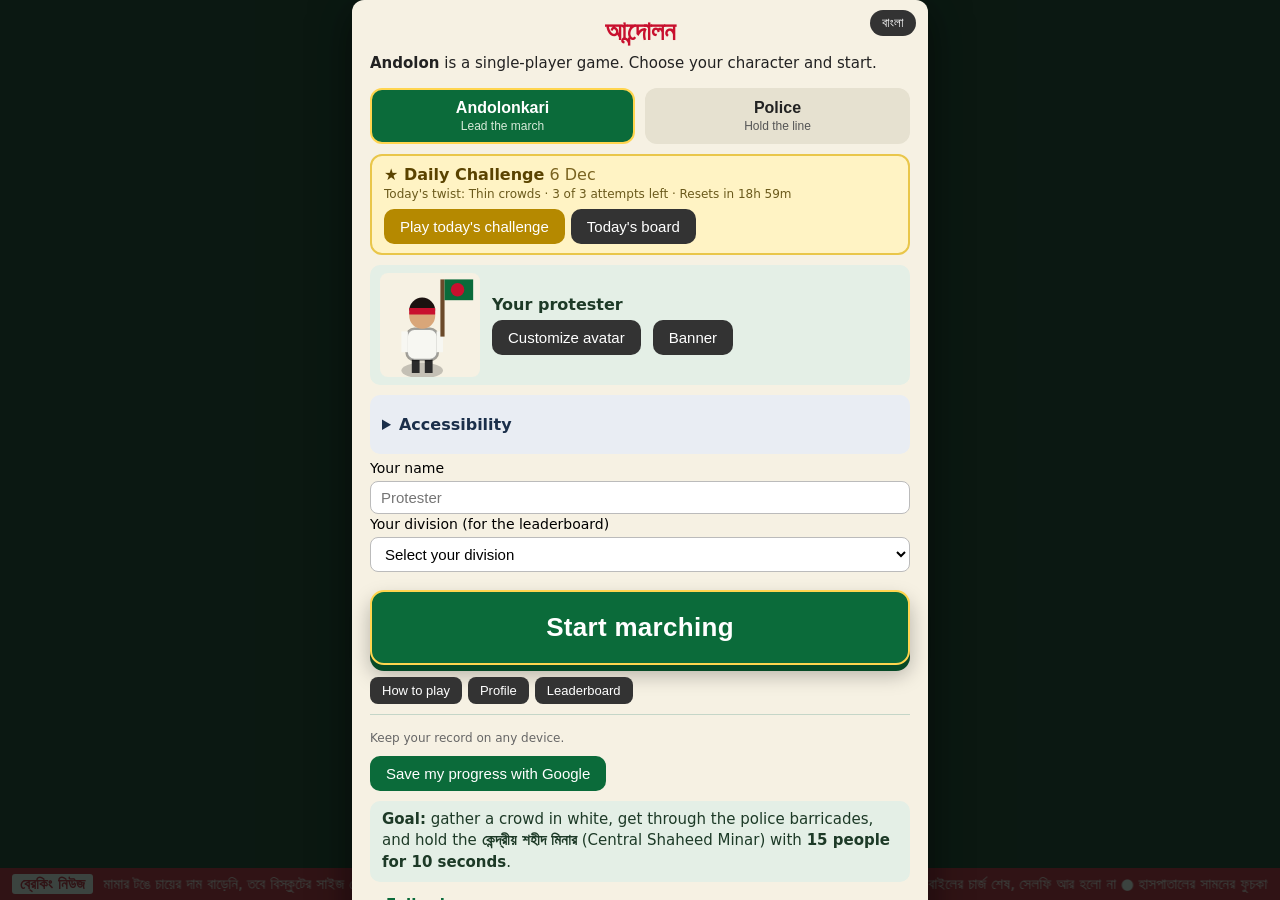
==== commit 7004fb66: "Menu: much bigger Start button; smaller How to play, Profile and Leaderboard buttons Co-Authored-By:" ====
--- a/index.html
+++ b/index.html
@@ -30,7 +30,7 @@
 <meta name="apple-mobile-web-app-status-bar-style" content="black-translucent">
 <meta name="apple-mobile-web-app-title" content="Andolon">
 <link rel="apple-touch-icon" href="img/icon-192.png">
-<link rel="stylesheet" href="css/style.css?v=33">
+<link rel="stylesheet" href="css/style.css?v=34">
 </head>
 <body>
 <canvas id="c"></canvas>
--- a/css/style.css
+++ b/css/style.css
@@ -262,3 +262,11 @@
 #a11y small{display:block;margin-top:4px;color:#445}
 body.rm #tk{animation:none}
 body.rm .tuticon,body.rm .rotphone{animation:none}
+/* menu buttons: a big Start button, small secondary buttons */
+#card #go{display:block;width:100%;margin:18px 0 6px;padding:20px 24px;font-size:26px;font-weight:800;letter-spacing:.3px;border-radius:14px;box-shadow:0 6px 0 #064a27,0 10px 20px #0004;border:2px solid #ffd54f}
+#card #go:hover{background:#0d7a43} #card #go:active{transform:translateY(3px);box-shadow:0 3px 0 #064a27,0 6px 12px #0004}
+#card #howbtn,#card #lbbtn,#card #profbtn0{width:auto;padding:6px 12px;font-size:13px;border-radius:8px;margin:6px 6px 0 0}
+@media (max-width:640px){
+  #card #go{padding:20px 16px;font-size:24px}
+  #card #howbtn,#card #lbbtn,#card #profbtn0{width:auto;display:inline-block;padding:7px 12px;font-size:14px;margin:6px 6px 0 0}
+}
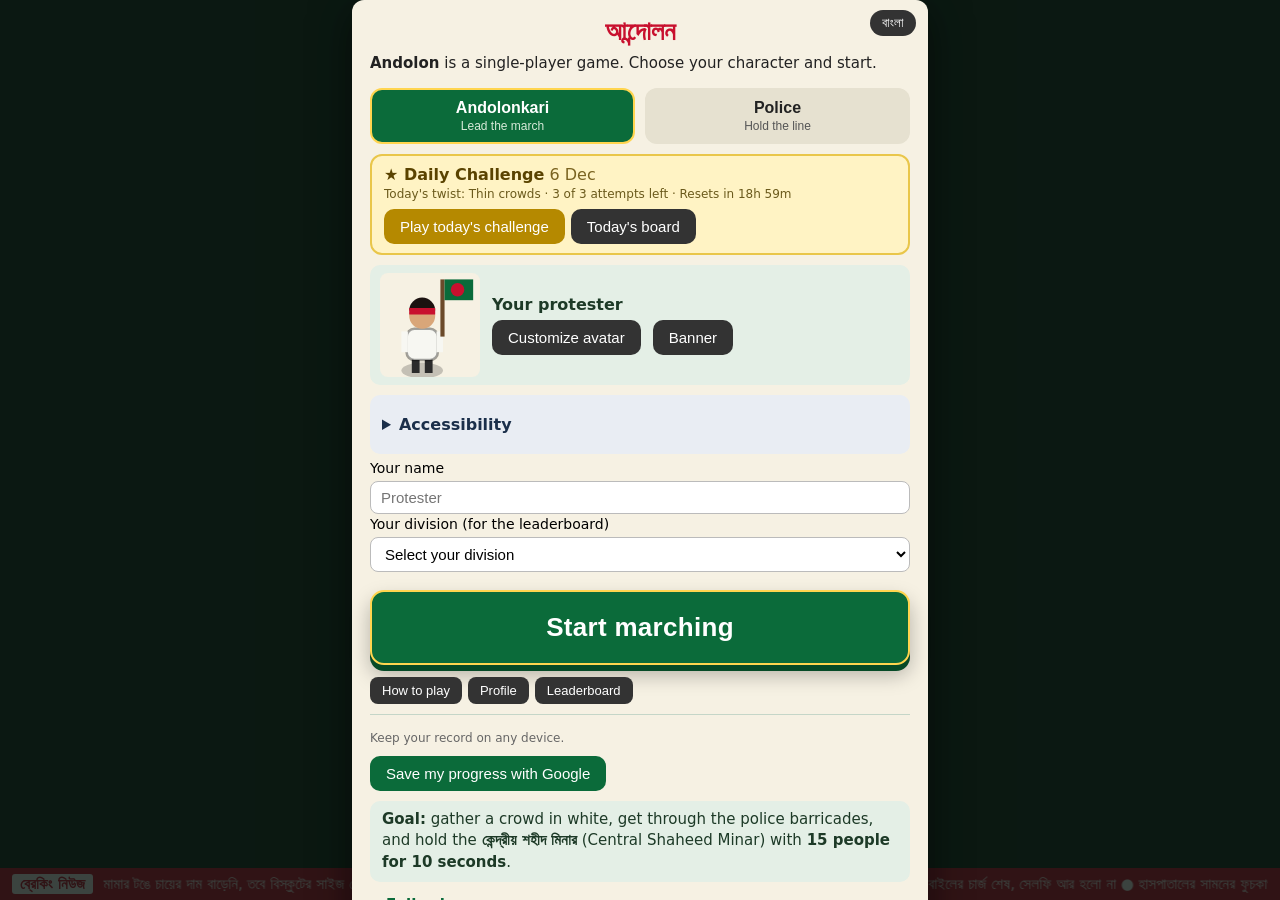
==== commit 105fc324: "Pause and sound buttons side by side at the top middle, sized to fit between the score bar and the m" ====
--- a/index.html
+++ b/index.html
@@ -30,11 +30,13 @@
 <meta name="apple-mobile-web-app-status-bar-style" content="black-translucent">
 <meta name="apple-mobile-web-app-title" content="Andolon">
 <link rel="apple-touch-icon" href="img/icon-192.png">
-<link rel="stylesheet" href="css/style.css?v=34">
+<link rel="stylesheet" href="css/style.css?v=37">
 </head>
 <body>
 <canvas id="c"></canvas>
 <button id="mute" aria-label="Toggle sound">🔊</button>
+<button id="pausebtn" type="button" aria-label="Pause">⏸</button>
+<div id="pause" role="dialog" aria-modal="true" aria-labelledby="pausetitle"><div class="pbox"><h2 id="pausetitle">Paused</h2><button type="button" id="presume">Resume</button><button type="button" id="pquit" class="alt">Quit to menu</button><small id="phint">Press Esc to resume</small></div></div>
 <div id="ticker"><b>ব্রেকিং নিউজ</b><div id="tkwrap"><span id="tk"></span></div></div>
 <div id="menu"><div id="card">
   <button id="langbtn" class="langbtn" type="button" aria-label="Language">বাংলা</button>
@@ -131,6 +133,7 @@
 <script src="js/profile.js?v=43"></script>
 <script src="js/challenge.js?v=43"></script>
 <script src="js/tutorial.js?v=43"></script>
-<script src="js/main.js?v=43"></script>
+<script src="js/pause.js?v=45"></script>
+<script src="js/main.js?v=44"></script>
 </body>
 </html>
--- a/css/style.css
+++ b/css/style.css
@@ -270,3 +270,15 @@
   #card #go{padding:20px 16px;font-size:24px}
   #card #howbtn,#card #lbbtn,#card #profbtn0{width:auto;display:inline-block;padding:7px 12px;font-size:14px;margin:6px 6px 0 0}
 }
+/* pause */
+#pausebtn{display:none;position:fixed;left:var(--pl,calc(50% - 50px));top:calc(10px + env(safe-area-inset-top));width:var(--bs,44px);height:var(--bs,44px);border-radius:50%;background:rgba(0,0,0,.55);color:#fff;border:0;font-size:calc(var(--bs,44px) * .42);padding:0;margin:0;cursor:pointer;z-index:30}
+body.canpause #pausebtn{display:block}
+#pause{position:fixed;inset:0;z-index:80;display:none;align-items:center;justify-content:center;background:rgba(10,20,15,.82);padding:20px;box-sizing:border-box}
+#pause.open{display:flex}
+#pause .pbox{background:#f6f1e3;border-radius:14px;padding:22px 26px;width:min(320px,100%);text-align:center;box-shadow:0 10px 40px #0008}
+#pause h2{margin:0 0 6px;color:#0b6b3a;font-size:30px}
+#pause button{display:block;width:100%;margin:12px 0 0;padding:16px;font-size:20px}
+#pause #pquit{padding:10px;font-size:15px}
+#pause small{margin-top:14px}
+/* sound and pause side by side, centred at the top */
+#mute{left:var(--ml,calc(50% + 6px));transform:none;width:var(--bs,44px);height:var(--bs,44px);font-size:calc(var(--bs,44px) * .45)}
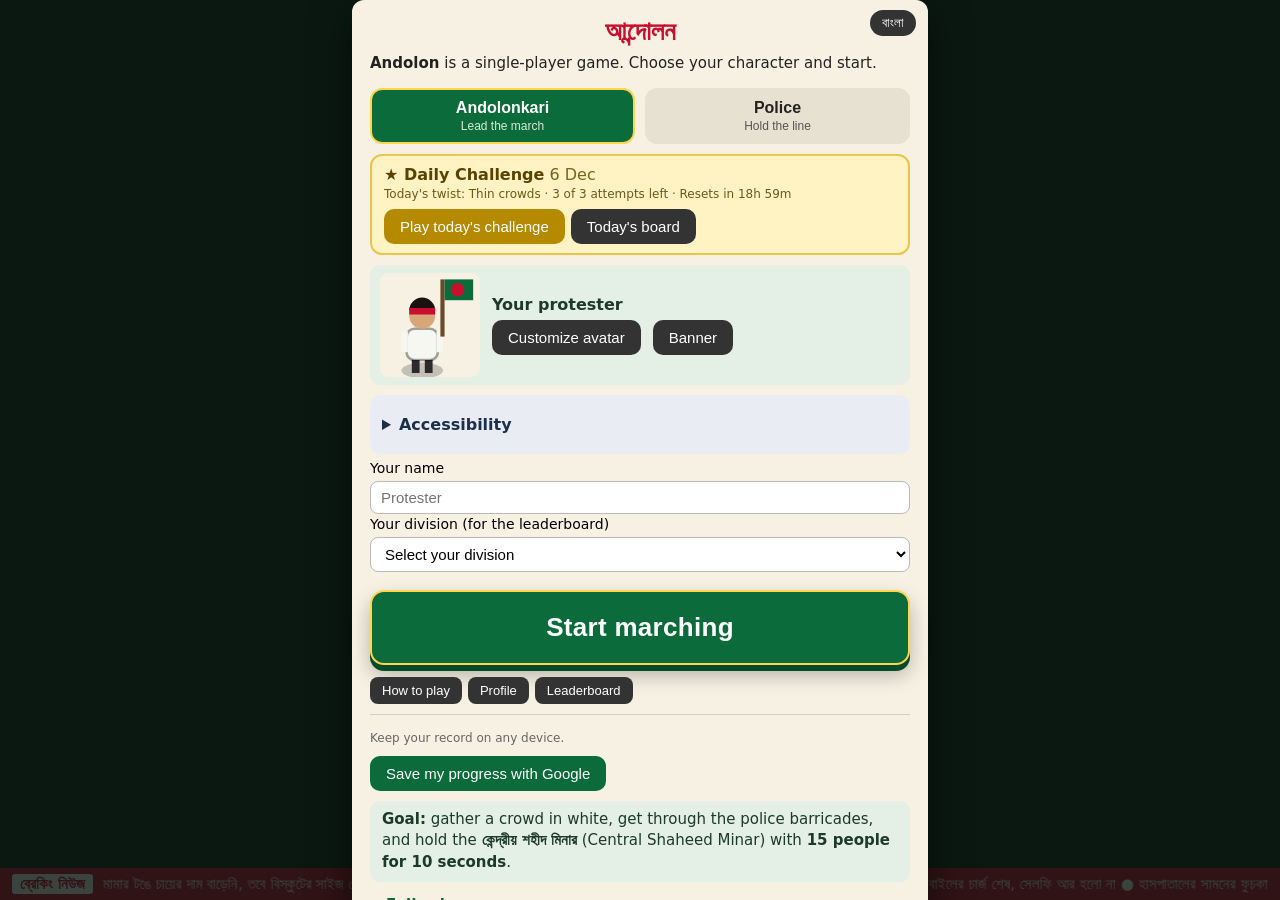
==== commit 9592d5af: "Result screen: replace March/Patrol again with Go to home; drop Play as, Customize avatar and Play s" ====
--- a/index.html
+++ b/index.html
@@ -112,7 +112,7 @@
 <p data-t="aboutthanks"><b>Thank you for playing Andolon. Enjoy the game and share it responsibly.</b></p>
 </div></div>
 <script src="js/chapters.js?v=43"></script>
-<script src="js/i18n.js?v=43"></script>
+<script src="js/i18n.js?v=46"></script>
 <script src="js/data.js?v=43"></script>
 <script src="js/core.js?v=43"></script>
 <script src="js/audio.js?v=43"></script>
@@ -120,10 +120,10 @@
 <script src="js/state.js?v=43"></script>
 <script src="js/collision.js?v=43"></script>
 <script src="js/protester.js?v=43"></script>
-<script src="js/police.js?v=43"></script>
+<script src="js/police.js?v=46"></script>
 <script src="js/combat.js?v=43"></script>
 <script src="js/render.js?v=43"></script>
-<script src="js/ui.js?v=43"></script>
+<script src="js/ui.js?v=46"></script>
 <script src="js/banner.js?v=43"></script>
 <script src="js/avatar.js?v=43"></script>
 <script src="js/access.js?v=43"></script>
